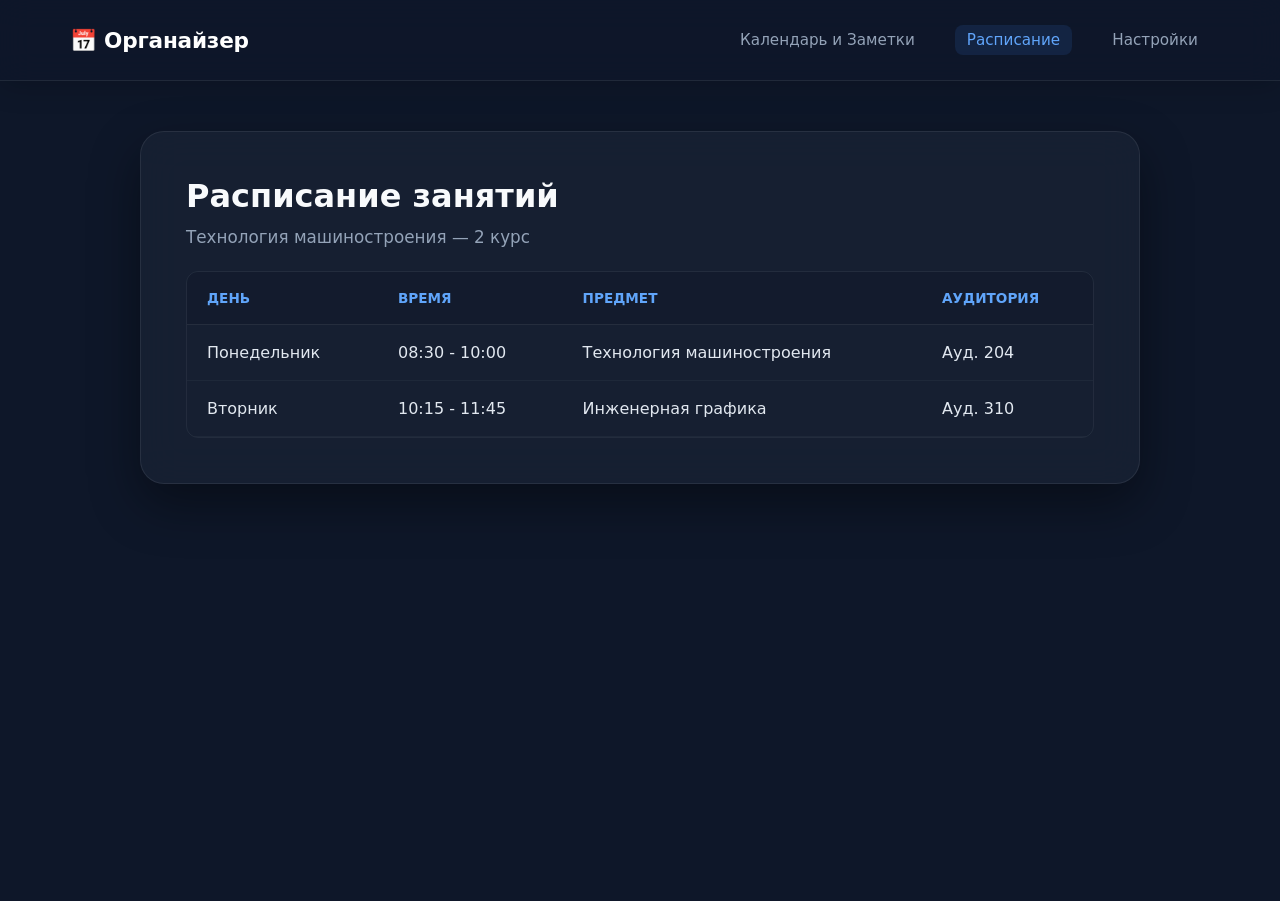
==== index.html @ b502b574 "Update index.html" ====
<!DOCTYPE html>
<html lang="ru">
<head>
    <meta charset="UTF-8">
    <meta name="viewport" content="width=device-width, initial-scale=1.0">
    <title>Расписание — Органайзер</title>
    
    <link rel="stylesheet" href="./css/variables.css">
    <link rel="stylesheet" href="./css/global.css">
    <link rel="stylesheet" href="./css/layout.css">
    <style>
        body.font-modern { font-family: system-ui, -apple-system, sans-serif; }
        body.font-neon { font-family: 'Courier New', Courier, monospace; letter-spacing: 0.5px; }
        body.font-retro { font-family: 'Lucida Console', Monaco, monospace; text-transform: uppercase; font-size: 0.9rem; }

        body.glow-enabled.glow-blue .card-glass, 
        body.glow-enabled.glow-blue .settings-card, 
        body.glow-enabled.glow-blue .calendar-widget {
            border-color: rgba(96, 165, 250, 0.5);
            box-shadow: 0 0 25px rgba(59, 130, 246, 0.35), 0 20px 50px rgba(0, 0, 0, 0.4) !important;
        }
        body.glow-enabled.glow-purple .card-glass, 
        body.glow-enabled.glow-purple .settings-card, 
        body.glow-enabled.glow-purple .calendar-widget {
            border-color: rgba(192, 132, 252, 0.5);
            box-shadow: 0 0 25px rgba(168, 85, 247, 0.35), 0 20px 50px rgba(0, 0, 0, 0.4) !important;
        }
        body.glow-enabled.glow-green .card-glass, 
        body.glow-enabled.glow-green .settings-card, 
        body.glow-enabled.glow-green .calendar-widget {
            border-color: rgba(74, 222, 128, 0.5);
            box-shadow: 0 0 25px rgba(34, 197, 94, 0.35), 0 20px 50px rgba(0, 0, 0, 0.4) !important;
        }
        body.glow-enabled.glow-pink .card-glass, 
        body.glow-enabled.glow-pink .settings-card, 
        body.glow-enabled.glow-pink .calendar-widget {
            border-color: rgba(244, 114, 182, 0.5);
            box-shadow: 0 0 25px rgba(236, 72, 153, 0.35), 0 20px 50px rgba(0, 0, 0, 0.4) !important;
        }
    </style>
</head>
<body>

    <video autoplay muted loop id="bgVideo">
        <source src="assets/background.mp4" type="video/mp4">
    </video>
    <div class="video-overlay"></div>

    <header class="site-header">
        <div class="header-container">
            <a href="calendar.html" class="logo">📅 Органайзер</a>
            <nav class="nav-menu">
                <a href="calendar.html">Календарь и Заметки</a>
                <a href="index.html" class="active">Расписание</a>
                <a href="settings.html">Настройки</a>
            </nav>
        </div>
    </header>

    <main class="site-main">
        <section class="card-glass">
            <h1>Расписание занятий</h1>
            <p class="subtitle">Технология машиностроения — 2 курс</p>
            
            <div class="table-responsive">
                <table class="shedule-table">
                    <thead>
                        <tr>
                            <th>День</th>
                            <th>Время</th>
                            <th>Предмет</th>
                            <th>Аудитория</th>
                        </tr>
                    </thead>
                    <tbody>
                        <tr>
                            <td>Понедельник</td>
                            <td>08:30 - 10:00</td>
                            <td>Технология машиностроения</td>
                            <td>Ауд. 204</td>
                        </tr>
                        <tr>
                            <td>Вторник</td>
                            <td>10:15 - 11:45</td>
                            <td>Инженерная графика</td>
                            <td>Ауд. 310</td>
                        </tr>
                    </tbody>
                </table>
            </div>
        </section>
    </main>

    <script>
        const savedFont = localStorage.getItem('appFontStyle') || 'modern';
        const savedGlow = localStorage.getItem('appGlow') === 'true';
        const savedGlowColor = localStorage.getItem('appGlowColor') || 'blue';
        const savedCustomColor = localStorage.getItem('appCustomGlowColor') || '#3b82f6';

        document.body.classList.add(`font-${savedFont}`);
        if (savedGlow && savedGlowColor !== 'none') {
            document.body.classList.add('glow-enabled');
            if (savedGlowColor === 'custom') {
                document.querySelectorAll('.card-glass, .settings-card, .calendar-widget').forEach(el => {
                    el.style.borderColor = savedCustomColor;
                    el.style.boxShadow = `0 0 25px ${savedCustomColor}66, 0 20px 50px rgba(0, 0, 0, 0.4)`;
                });
            } else {
                document.body.classList.add(`glow-${savedGlowColor}`);
            }
        }
    </script>
</body>
</html>
---- css/variables.css ----
:root {
    --bg-glass: rgba(30, 41, 59, 0.5);
    --border-glass: rgba(255, 255, 255, 0.08);
    --text-color: #f8fafc;
    --text-muted: #94a3b8;
    --accent-color: #3b82f6;
    --accent-hover: #60a5fa;
}
---- css/global.css ----
* {
    box-sizing: border-box;
    margin: 0;
    padding: 0;
}

body {
    font-family: system-ui, -apple-system, sans-serif;
    color: var(--text-color);
    background-color: #0f172a;
    min-height: 100vh;
    overflow-x: hidden;
}

/* Фоновое видео на всю страницу */
#bgVideo {
    position: fixed;
    right: 0;
    bottom: 0;
    min-width: 100%;
    min-height: 100%;
    z-index: -2;
    object-fit: cover;
}

.video-overlay {
    position: fixed;
    top: 0;
    left: 0;
    width: 100%;
    height: 100%;
    background: rgba(15, 23, 42, 0.7);
    z-index: -1;
}
---- css/layout.css ----
/* Общий контейнер */
.container {
    max-width: 1200px;
    margin: 0 auto;
    padding: 0 30px;
    width: 100%;
}

/* Шапка сайта — фиксируем выравнивание */
.site-header {
    background: rgba(15, 23, 42, 0.85);
    backdrop-filter: blur(16px);
    -webkit-backdrop-filter: blur(16px);
    border-bottom: 1px solid rgba(255, 255, 255, 0.08);
    position: sticky;
    top: 0;
    z-index: 100;
    width: 100%;
    box-shadow: 0 4px 30px rgba(0, 0, 0, 0.2);
}

.header-container {
    display: flex;
    justify-content: space-between;
    align-items: center;
    height: 80px;
    width: 100%;
    max-width: 1200px;
    margin: 0 auto;
    padding: 0 30px;
}

.logo {
    font-size: 1.35rem;
    font-weight: 700;
    color: #ffffff;
    text-decoration: none;
    letter-spacing: -0.01em;
}

.nav-menu {
    display: flex;
    gap: 28px;
}

.nav-menu a {
    color: #94a3b8;
    text-decoration: none;
    font-weight: 500;
    font-size: 0.95rem;
    transition: all 0.25s ease;
    padding: 6px 12px;
    border-radius: 8px;
}

.nav-menu a:hover {
    color: #ffffff;
    background: rgba(255, 255, 255, 0.05);
}

.nav-menu a.active {
    color: #60a5fa;
    background: rgba(59, 130, 246, 0.12);
}

/* Основной контейнер страницы */
.site-main {
    padding: 50px 20px;
    display: flex;
    flex-direction: column;
    align-items: center;
    min-height: calc(100vh - 80px);
}

/* Стеклянные карточки */
.card-glass, .settings-card {
    background: rgba(30, 41, 59, 0.5);
    backdrop-filter: blur(20px);
    -webkit-backdrop-filter: blur(20px);
    border: 1px solid rgba(255, 255, 255, 0.08);
    border-radius: 24px;
    padding: 45px;
    box-shadow: 0 20px 50px rgba(0, 0, 0, 0.4);
    width: 100%;
    max-width: 1000px;
    display: flex;
    flex-direction: column;
    gap: 24px;
}

.card-glass h1, .settings-card h1 {
    font-size: 2rem;
    font-weight: 700;
    color: #f8fafc;
}

.subtitle {
    color: #94a3b8;
    margin-top: -12px;
    font-size: 1.05rem;
}

/* Таблицы */
.table-responsive {
    width: 100%;
    overflow-x: auto;
    border-radius: 12px;
    border: 1px solid rgba(255, 255, 255, 0.06);
}

.shedule-table {
    width: 100%;
    border-collapse: collapse;
    text-align: left;
    white-space: nowrap;
}

.shedule-table th, 
.shedule-table td {
    padding: 18px 20px;
}

.shedule-table thead tr {
    background: rgba(15, 23, 42, 0.4);
    border-bottom: 1px solid rgba(255, 255, 255, 0.08);
}

.shedule-table tbody tr {
    border-bottom: 1px solid rgba(255, 255, 255, 0.04);
}

.shedule-table th {
    font-weight: 600;
    color: #60a5fa;
    font-size: 0.85rem;
    text-transform: uppercase;
}

.shedule-table td {
    color: #e2e8f0;
    font-size: 1rem;
}

/* Элементы форм, инпуты и кнопки */
.setting-item, .notes-panel {
    display: flex;
    flex-direction: column;
    gap: 10px;
    width: 100%;
}

.setting-item label, .notes-panel h3 {
    font-size: 0.95rem;
    font-weight: 500;
    color: #cbd5e1;
}

input[type="text"], textarea {
    background: rgba(15, 23, 42, 0.6);
    border: 1px solid rgba(255, 255, 255, 0.1);
    padding: 14px 16px;
    border-radius: 12px;
    color: #f8fafc;
    font-family: inherit;
    font-size: 0.95rem;
    width: 100%;
}

input[type="text"]:focus, textarea:focus {
    outline: none;
    border-color: #60a5fa;
    box-shadow: 0 0 0 3px rgba(96, 165, 250, 0.15);
}

textarea {
    min-height: 120px;
    resize: vertical;
}

input[type="file"] {
    background: rgba(15, 23, 42, 0.6);
    border: 1px solid rgba(255, 255, 255, 0.1);
    padding: 12px;
    border-radius: 12px;
    color: #94a3b8;
    width: 100%;
}

input[type="file"]::file-selector-button {
    background: linear-gradient(135deg, #3b82f6 0%, #2563eb 100%);
    color: #ffffff;
    border: none;
    padding: 8px 16px;
    border-radius: 8px;
    font-weight: 600;
    cursor: pointer;
    margin-right: 12px;
}

.btn-accent {
    background: linear-gradient(135deg, #3b82f6 0%, #2563eb 100%);
    color: #ffffff;
    border: none;
    padding: 14px 24px;
    border-radius: 12px;
    font-weight: 600;
    font-size: 0.95rem;
    cursor: pointer;
    box-shadow: 0 4px 12px rgba(37, 99, 235, 0.3);
    align-self: flex-start;
    transition: all 0.2s ease;
}

.btn-accent:hover {
    background: linear-gradient(135deg, #60a5fa 0%, #3b82f6 100%);
    transform: translateY(-2px);
}
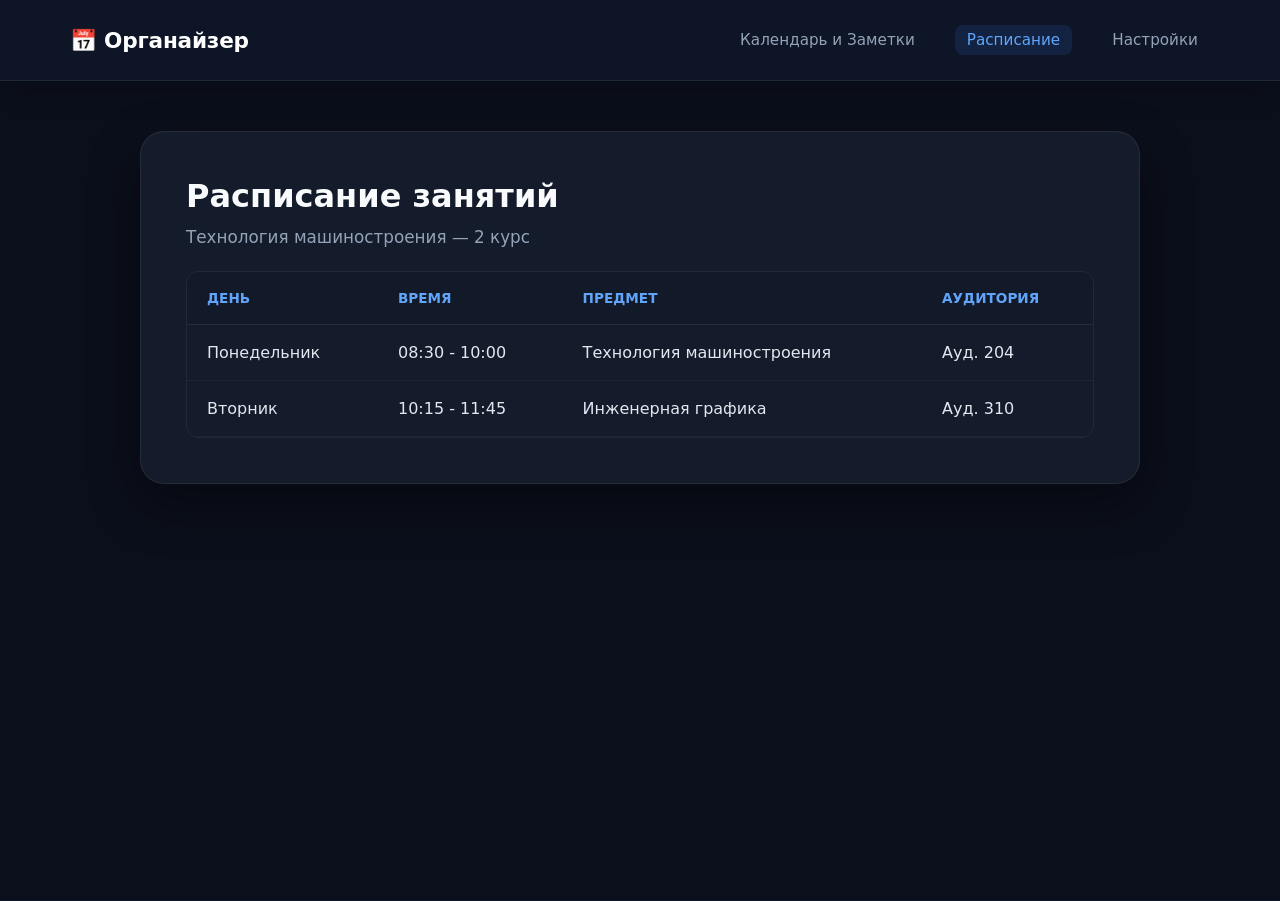
==== commit 83a829d1: "Update index.html" ====
--- a/index.html
+++ b/index.html
@@ -13,38 +13,34 @@
         body.font-neon { font-family: 'Courier New', Courier, monospace; letter-spacing: 0.5px; }
         body.font-retro { font-family: 'Lucida Console', Monaco, monospace; text-transform: uppercase; font-size: 0.9rem; }
 
-        body.glow-enabled.glow-blue .card-glass, 
-        body.glow-enabled.glow-blue .settings-card, 
-        body.glow-enabled.glow-blue .calendar-widget {
+        /* Динамическое свечение карточки расписания */
+        body.glow-enabled.glow-blue .card-glass {
             border-color: rgba(96, 165, 250, 0.5);
             box-shadow: 0 0 25px rgba(59, 130, 246, 0.35), 0 20px 50px rgba(0, 0, 0, 0.4) !important;
         }
-        body.glow-enabled.glow-purple .card-glass, 
-        body.glow-enabled.glow-purple .settings-card, 
-        body.glow-enabled.glow-purple .calendar-widget {
+        body.glow-enabled.glow-purple .card-glass {
             border-color: rgba(192, 132, 252, 0.5);
             box-shadow: 0 0 25px rgba(168, 85, 247, 0.35), 0 20px 50px rgba(0, 0, 0, 0.4) !important;
         }
-        body.glow-enabled.glow-green .card-glass, 
-        body.glow-enabled.glow-green .settings-card, 
-        body.glow-enabled.glow-green .calendar-widget {
+        body.glow-enabled.glow-green .card-glass {
             border-color: rgba(74, 222, 128, 0.5);
             box-shadow: 0 0 25px rgba(34, 197, 94, 0.35), 0 20px 50px rgba(0, 0, 0, 0.4) !important;
         }
-        body.glow-enabled.glow-pink .card-glass, 
-        body.glow-enabled.glow-pink .settings-card, 
-        body.glow-enabled.glow-pink .calendar-widget {
+        body.glow-enabled.glow-pink .card-glass {
             border-color: rgba(244, 114, 182, 0.5);
             box-shadow: 0 0 25px rgba(236, 72, 153, 0.35), 0 20px 50px rgba(0, 0, 0, 0.4) !important;
+        }
+        body.glow-enabled.glow-custom .card-glass {
+            border-color: var(--custom-glow-border, rgba(59, 130, 246, 0.5));
+            box-shadow: 0 0 25px var(--custom-glow-shadow, rgba(59, 130, 246, 0.35)), 0 20px 50px rgba(0, 0, 0, 0.4) !important;
         }
     </style>
 </head>
 <body>
 
-    <video autoplay muted loop id="bgVideo">
-        <source src="assets/background.mp4" type="video/mp4">
-    </video>
-    <div class="video-overlay"></div>
+    <!-- Динамический контейнер фона -->
+    <div id="bgContainer" style="position: fixed; inset: 0; z-index: -2; overflow: hidden;"></div>
+    <div class="video-overlay" style="position: fixed; inset: 0; z-index: -1; background: rgba(11, 15, 25, 0.85);"></div>
 
     <header class="site-header">
         <div class="header-container">
@@ -92,6 +88,7 @@
     </main>
 
     <script>
+        // Применение стилей шрифта и свечения
         const savedFont = localStorage.getItem('appFontStyle') || 'modern';
         const savedGlow = localStorage.getItem('appGlow') === 'true';
         const savedGlowColor = localStorage.getItem('appGlowColor') || 'blue';
@@ -99,16 +96,63 @@
 
         document.body.classList.add(`font-${savedFont}`);
         if (savedGlow && savedGlowColor !== 'none') {
-            document.body.classList.add('glow-enabled');
-            if (savedGlowColor === 'custom') {
-                document.querySelectorAll('.card-glass, .settings-card, .calendar-widget').forEach(el => {
-                    el.style.borderColor = savedCustomColor;
-                    el.style.boxShadow = `0 0 25px ${savedCustomColor}66, 0 20px 50px rgba(0, 0, 0, 0.4)`;
-                });
+            document.body.classList.add('glow-enabled', `glow-${savedGlowColor}`);
+        }
+
+        if (savedGlowColor === 'custom') {
+            let r = parseInt(savedCustomColor.slice(1, 3), 16) || 59;
+            let g = parseInt(savedCustomColor.slice(3, 5), 16) || 130;
+            let b = parseInt(savedCustomColor.slice(5, 7), 16) || 246;
+            document.documentElement.style.setProperty('--custom-glow-border', `rgba(${r}, ${g}, ${b}, 0.5)`);
+            document.documentElement.style.setProperty('--custom-glow-shadow', `rgba(${r}, ${g}, ${b}, 0.35)`);
+        }
+
+        // Отрисовка фона из базы данных IndexedDB
+        const bgContainer = document.getElementById('bgContainer');
+        function renderBackground(dataUrl, fileType = '') {
+            bgContainer.innerHTML = '';
+            if (dataUrl) {
+                const isVideo = fileType.startsWith('video') || (typeof dataUrl === 'string' && (dataUrl.includes('data:video') || dataUrl.endsWith('.mp4')));
+                if (isVideo) {
+                    const video = document.createElement('video');
+                    video.src = dataUrl;
+                    video.autoplay = true;
+                    video.muted = true;
+                    video.loop = true;
+                    video.style.cssText = 'width: 100%; height: 100%; object-fit: cover;';
+                    bgContainer.appendChild(video);
+                } else {
+                    const img = document.createElement('img');
+                    img.src = dataUrl;
+                    img.style.cssText = 'width: 100%; height: 100%; object-fit: cover;';
+                    bgContainer.appendChild(img);
+                }
             } else {
-                document.body.classList.add(`glow-${savedGlowColor}`);
+                const video = document.createElement('video');
+                video.src = 'assets/background.mp4';
+                video.autoplay = true;
+                video.muted = true;
+                video.loop = true;
+                video.style.cssText = 'width: 100%; height: 100%; object-fit: cover;';
+                bgContainer.appendChild(video);
             }
         }
+
+        const dbPromise = indexedDB.open('OrganizerDB', 2);
+        dbPromise.onsuccess = () => {
+            const db = dbPromise.result;
+            if (!db.objectStoreNames.contains('files')) return;
+            const tx = db.transaction('files', 'readonly');
+            const store = tx.objectStore('files');
+            const req = store.get('backgroundData');
+            req.onsuccess = () => {
+                if (req.result) {
+                    renderBackground(req.result.data, req.result.type);
+                } else {
+                    renderBackground(null);
+                }
+            };
+        };
     </script>
 </body>
 </html>
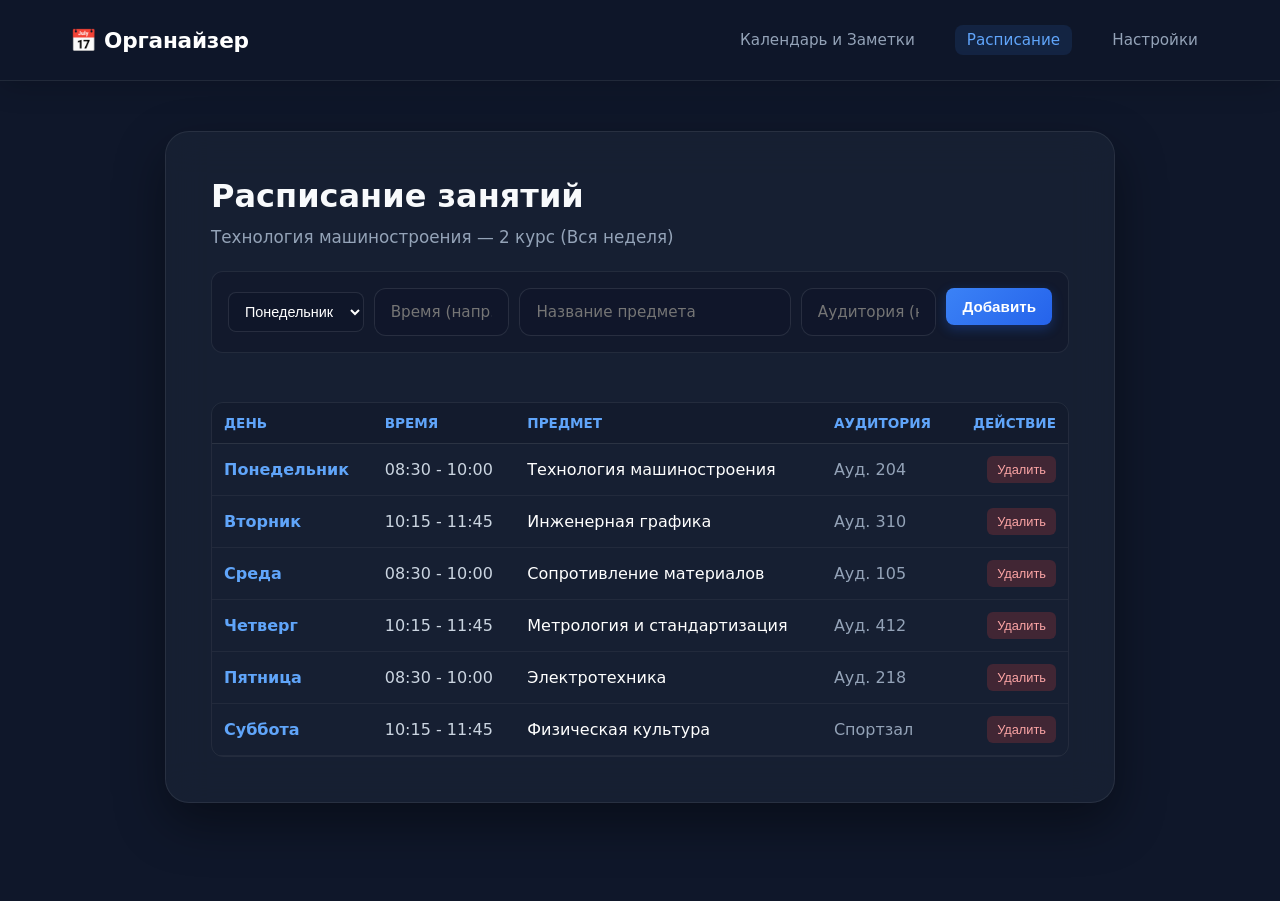
==== commit a005a806: "Update index.html" ====
--- a/index.html
+++ b/index.html
@@ -13,7 +13,6 @@
         body.font-neon { font-family: 'Courier New', Courier, monospace; letter-spacing: 0.5px; }
         body.font-retro { font-family: 'Lucida Console', Monaco, monospace; text-transform: uppercase; font-size: 0.9rem; }
 
-        /* Динамическое свечение карточки расписания */
         body.glow-enabled.glow-blue .card-glass {
             border-color: rgba(96, 165, 250, 0.5);
             box-shadow: 0 0 25px rgba(59, 130, 246, 0.35), 0 20px 50px rgba(0, 0, 0, 0.4) !important;
@@ -34,13 +33,77 @@
             border-color: var(--custom-glow-border, rgba(59, 130, 246, 0.5));
             box-shadow: 0 0 25px var(--custom-glow-shadow, rgba(59, 130, 246, 0.35)), 0 20px 50px rgba(0, 0, 0, 0.4) !important;
         }
+
+        .schedule-form {
+            display: grid;
+            grid-template-columns: 1fr 1fr 2fr 1fr auto;
+            gap: 10px;
+            margin-bottom: 25px;
+            background: rgba(15, 23, 42, 0.6);
+            padding: 16px;
+            border-radius: 12px;
+            border: 1px solid rgba(255, 255, 255, 0.08);
+            align-items: center;
+        }
+        @media(max-width: 900px) {
+            .schedule-form { grid-template-columns: 1fr; }
+        }
+        .schedule-input, .schedule-select {
+            background: rgba(15, 23, 42, 0.8);
+            border: 1px solid rgba(255, 255, 255, 0.1);
+            color: #fff;
+            padding: 10px 12px;
+            border-radius: 8px;
+            font-size: 0.9rem;
+            outline: none;
+        }
+        .schedule-input:focus, .schedule-select:focus {
+            border-color: #60a5fa;
+        }
+        .delete-btn {
+            background: rgba(239, 68, 68, 0.2);
+            color: #fca5a5;
+            border: none;
+            padding: 6px 10px;
+            border-radius: 6px;
+            cursor: pointer;
+            font-size: 0.8rem;
+            transition: background 0.2s;
+        }
+        .delete-btn:hover {
+            background: rgba(239, 68, 68, 0.4);
+        }
     </style>
+    <script>
+        const savedOpacity = localStorage.getItem('appBgOpacity') ?? '0.85';
+        const savedBlur = localStorage.getItem('appBgBlur') || '0';
+        const savedFont = localStorage.getItem('appFontStyle'] || 'modern';
+        const savedGlow = localStorage.getItem('appGlow') === 'true';
+        const savedGlowColor = localStorage.getItem('appGlowColor') || 'blue';
+        const savedCustomColor = localStorage.getItem('appCustomGlowColor') || '#3b82f6';
+
+        document.documentElement.style.setProperty('--app-opacity', savedOpacity);
+        document.documentElement.style.setProperty('--app-blur', savedBlur + 'px');
+
+        if (savedGlowColor === 'custom') {
+            let r = parseInt(savedCustomColor.slice(1, 3), 16) || 59;
+            let g = parseInt(savedCustomColor.slice(3, 5), 16) || 130;
+            let b = parseInt(savedCustomColor.slice(5, 7), 16) || 246;
+            document.documentElement.style.setProperty('--custom-glow-border', `rgba(${r}, ${g}, ${b}, 0.5)`);
+            document.documentElement.style.setProperty('--custom-glow-shadow', `rgba(${r}, ${g}, ${b}, 0.35)`);
+        }
+    </script>
 </head>
 <body>
-
-    <!-- Динамический контейнер фона -->
-    <div id="bgContainer" style="position: fixed; inset: 0; z-index: -2; overflow: hidden;"></div>
-    <div class="video-overlay" style="position: fixed; inset: 0; z-index: -1; background: rgba(11, 15, 25, 0.85);"></div>
+    <script>
+        document.body.classList.add(`font-${savedFont}`);
+        if (savedGlow && savedGlowColor !== 'none') {
+            document.body.classList.add('glow-enabled', `glow-${savedGlowColor}`);
+        }
+    </script>
+
+    <div id="bgContainer" style="position: fixed; inset: 0; z-index: -2; overflow: hidden; filter: var(--app-blur);"></div>
+    <div id="videoOverlay" style="position: fixed; inset: 0; z-index: -1; background: rgba(11, 15, 25, var(--app-opacity));"></div>
 
     <header class="site-header">
         <div class="header-container">
@@ -54,105 +117,119 @@
     </header>
 
     <main class="site-main">
-        <section class="card-glass">
+        <section class="card-glass" style="max-width: 950px;">
             <h1>Расписание занятий</h1>
-            <p class="subtitle">Технология машиностроения — 2 курс</p>
+            <p class="subtitle">Технология машиностроения — 2 курс (Вся неделя)</p>
             
+            <!-- Форма добавления предмета -->
+            <div class="schedule-form">
+                <select id="daySelect" class="schedule-select">
+                    <option value="Понедельник">Понедельник</option>
+                    <option value="Вторник">Вторник</option>
+                    <option value="Среда">Среда</option>
+                    <option value="Четверг">Четверг</option>
+                    <option value="Пятница">Пятница</option>
+                    <option value="Суббота">Суббота</option>
+                </select>
+                <input type="text" id="timeInput" class="schedule-input" placeholder="Время (напр. 08:30 - 10:00)">
+                <input type="text" id="subjectInput" class="schedule-input" placeholder="Название предмета">
+                <input type="text" id="roomInput" class="schedule-input" placeholder="Аудитория (напр. Ауд. 204)">
+                <button class="btn-accent" id="addSubjectBtn" style="padding: 10px 16px; border-radius: 8px; cursor: pointer;">Добавить</button>
+            </div>
+
             <div class="table-responsive">
-                <table class="shedule-table">
+                <table class="shedule-table" style="width: 100%; border-collapse: collapse;">
                     <thead>
-                        <tr>
-                            <th>День</th>
-                            <th>Время</th>
-                            <th>Предмет</th>
-                            <th>Аудитория</th>
+                        <tr style="border-bottom: 1px solid rgba(255,255,255,0.1); text-align: left;">
+                            <th style="padding: 12px;">День</th>
+                            <th style="padding: 12px;">Время</th>
+                            <th style="padding: 12px;">Предмет</th>
+                            <th style="padding: 12px;">Аудитория</th>
+                            <th style="padding: 12px; text-align: right;">Действие</th>
                         </tr>
                     </thead>
-                    <tbody>
-                        <tr>
-                            <td>Понедельник</td>
-                            <td>08:30 - 10:00</td>
-                            <td>Технология машиностроения</td>
-                            <td>Ауд. 204</td>
-                        </tr>
-                        <tr>
-                            <td>Вторник</td>
-                            <td>10:15 - 11:45</td>
-                            <td>Инженерная графика</td>
-                            <td>Ауд. 310</td>
-                        </tr>
+                    <tbody id="scheduleTableBody">
+                        <!-- Динамически заполняется из скрипта -->
                     </tbody>
                 </table>
             </div>
         </section>
     </main>
 
+    <script src="./js/app-background.js"></script>
     <script>
-        // Применение стилей шрифта и свечения
-        const savedFont = localStorage.getItem('appFontStyle') || 'modern';
-        const savedGlow = localStorage.getItem('appGlow') === 'true';
-        const savedGlowColor = localStorage.getItem('appGlowColor') || 'blue';
-        const savedCustomColor = localStorage.getItem('appCustomGlowColor') || '#3b82f6';
-
-        document.body.classList.add(`font-${savedFont}`);
-        if (savedGlow && savedGlowColor !== 'none') {
-            document.body.classList.add('glow-enabled', `glow-${savedGlowColor}`);
-        }
-
-        if (savedGlowColor === 'custom') {
-            let r = parseInt(savedCustomColor.slice(1, 3), 16) || 59;
-            let g = parseInt(savedCustomColor.slice(3, 5), 16) || 130;
-            let b = parseInt(savedCustomColor.slice(5, 7), 16) || 246;
-            document.documentElement.style.setProperty('--custom-glow-border', `rgba(${r}, ${g}, ${b}, 0.5)`);
-            document.documentElement.style.setProperty('--custom-glow-shadow', `rgba(${r}, ${g}, ${b}, 0.35)`);
-        }
-
-        // Отрисовка фона из базы данных IndexedDB
-        const bgContainer = document.getElementById('bgContainer');
-        function renderBackground(dataUrl, fileType = '') {
-            bgContainer.innerHTML = '';
-            if (dataUrl) {
-                const isVideo = fileType.startsWith('video') || (typeof dataUrl === 'string' && (dataUrl.includes('data:video') || dataUrl.endsWith('.mp4')));
-                if (isVideo) {
-                    const video = document.createElement('video');
-                    video.src = dataUrl;
-                    video.autoplay = true;
-                    video.muted = true;
-                    video.loop = true;
-                    video.style.cssText = 'width: 100%; height: 100%; object-fit: cover;';
-                    bgContainer.appendChild(video);
-                } else {
-                    const img = document.createElement('img');
-                    img.src = dataUrl;
-                    img.style.cssText = 'width: 100%; height: 100%; object-fit: cover;';
-                    bgContainer.appendChild(img);
-                }
-            } else {
-                const video = document.createElement('video');
-                video.src = 'assets/background.mp4';
-                video.autoplay = true;
-                video.muted = true;
-                video.loop = true;
-                video.style.cssText = 'width: 100%; height: 100%; object-fit: cover;';
-                bgContainer.appendChild(video);
+        // Стандартное расписание по умолчанию, если ничего не добавлено
+        const defaultSchedule = [
+            { day: "Понедельник", time: "08:30 - 10:00", subject: "Технология машиностроения", room: "Ауд. 204" },
+            { day: "Вторник", time: "10:15 - 11:45", subject: "Инженерная графика", room: "Ауд. 310" },
+            { day: "Среда", time: "08:30 - 10:00", subject: "Сопротивление материалов", room: "Ауд. 105" },
+            { day: "Четверг", time: "10:15 - 11:45", subject: "Метрология и стандартизация", room: "Ауд. 412" },
+            { day: "Пятница", time: "08:30 - 10:00", subject: "Электротехника", room: "Ауд. 218" },
+            { day: "Суббота", time: "10:15 - 11:45", subject: "Физическая культура", room: "Спортзал" }
+        ];
+
+        let scheduleData = JSON.parse(localStorage.getItem('userScheduleData')) || defaultSchedule;
+
+        const scheduleTableBody = document.getElementById('scheduleTableBody');
+        const daySelect = document.getElementById('daySelect');
+        const timeInput = document.getElementById('timeInput');
+        const subjectInput = document.getElementById('subjectInput');
+        const roomInput = document.getElementById('roomInput');
+        const addSubjectBtn = document.getElementById('addSubjectBtn');
+
+        function renderSchedule() {
+            scheduleTableBody.innerHTML = '';
+            
+            if (scheduleData.length === 0) {
+                scheduleTableBody.innerHTML = `<tr><td colspan="5" style="text-align: center; padding: 20px; color: #94a3b8;">Расписание пусто. Добавьте первый предмет выше!</td></tr>`;
+                return;
             }
-        }
-
-        const dbPromise = indexedDB.open('OrganizerDB', 2);
-        dbPromise.onsuccess = () => {
-            const db = dbPromise.result;
-            if (!db.objectStoreNames.contains('files')) return;
-            const tx = db.transaction('files', 'readonly');
-            const store = tx.objectStore('files');
-            const req = store.get('backgroundData');
-            req.onsuccess = () => {
-                if (req.result) {
-                    renderBackground(req.result.data, req.result.type);
-                } else {
-                    renderBackground(null);
-                }
-            };
-        };
+
+            scheduleData.forEach((item, index) => {
+                const tr = document.createElement('tr');
+                tr.style.borderBottom = "1px solid rgba(255,255,255,0.05)";
+                tr.innerHTML = `
+                    <td style="padding: 12px; font-weight: 600; color: #60a5fa;">${item.day}</td>
+                    <td style="padding: 12px; color: #cbd5e1;">${item.time}</td>
+                    <td style="padding: 12px; color: #fff;">${item.subject}</td>
+                    <td style="padding: 12px; color: #94a3b8;">${item.room}</td>
+                    <td style="padding: 12px; text-align: right;">
+                        <button class="delete-btn" onclick="deleteSubject(${index})">Удалить</button>
+                    </td>
+                `;
+                scheduleTableBody.appendChild(tr);
+            });
+        }
+
+        window.deleteSubject = function(index) {
+            scheduleData.splice(index, 1);
+            localStorage.setItem('userScheduleData', JSON.stringify(scheduleData));
+            renderSchedule();
+        }
+
+        addSubjectBtn.addEventListener('click', () => {
+            const day = daySelect.value;
+            const time = timeInput.value.trim();
+            const subject = subjectInput.value.trim();
+            const room = roomInput.value.trim();
+
+            if (!time || !subject) {
+                alert('Пожалуйста, заполните время и название предмета!');
+                return;
+            }
+
+            scheduleData.push({ day, time, subject, room: room || 'Не указана' });
+            localStorage.setItem('userScheduleData', JSON.stringify(scheduleData));
+            
+            renderSchedule();
+
+            // Очищаем поля ввода (кроме дня)
+            timeInput.value = '';
+            subjectInput.value = '';
+            roomInput.value = '';
+        });
+
+        renderSchedule();
     </script>
 </body>
 </html>
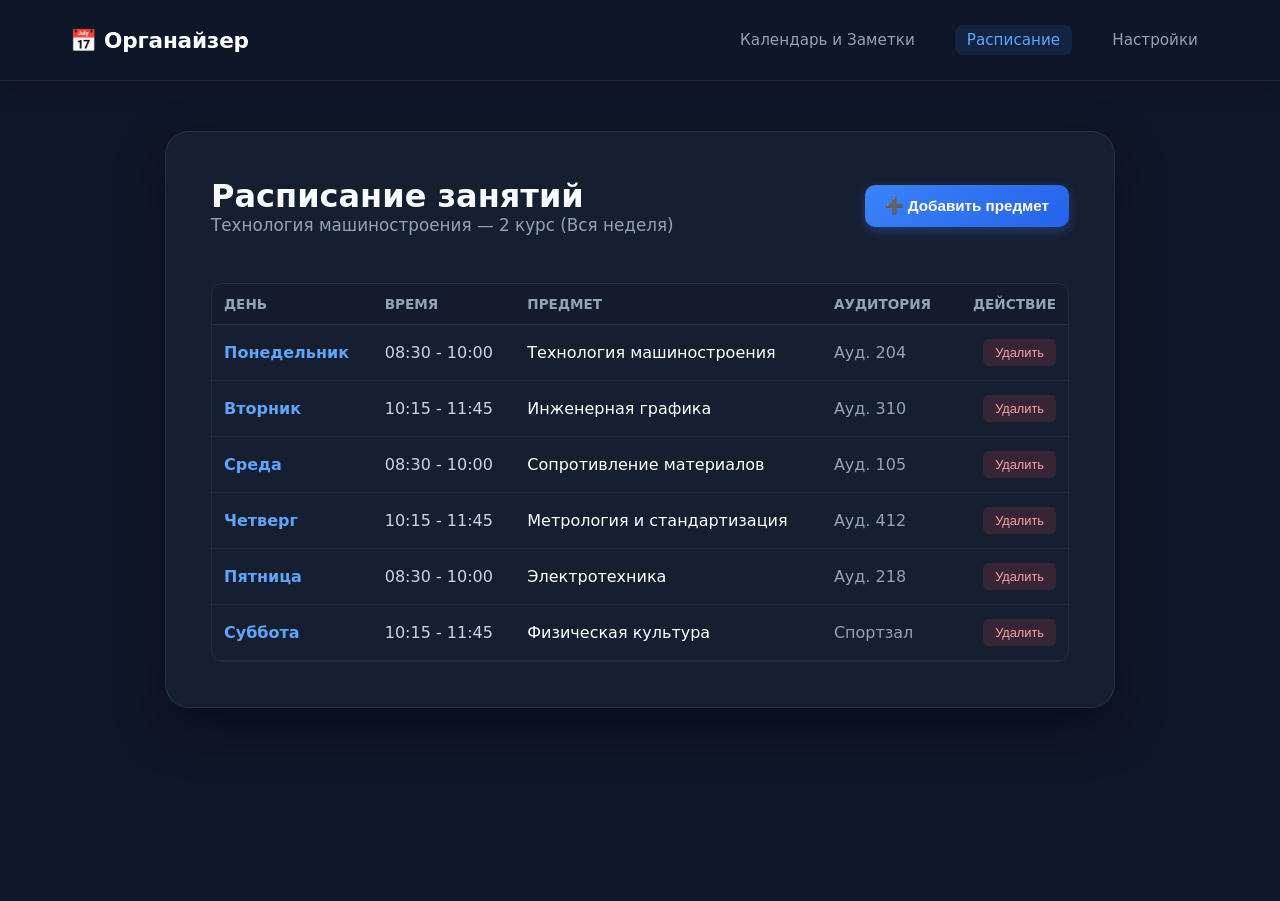
==== commit 18a1f086: "Update index.html" ====
--- a/index.html
+++ b/index.html
@@ -34,51 +34,135 @@
             box-shadow: 0 0 25px var(--custom-glow-shadow, rgba(59, 130, 246, 0.35)), 0 20px 50px rgba(0, 0, 0, 0.4) !important;
         }
 
-        .schedule-form {
-            display: grid;
-            grid-template-columns: 1fr 1fr 2fr 1fr auto;
-            gap: 10px;
-            margin-bottom: 25px;
-            background: rgba(15, 23, 42, 0.6);
-            padding: 16px;
-            border-radius: 12px;
-            border: 1px solid rgba(255, 255, 255, 0.08);
+        .schedule-header-row {
+            display: flex;
+            justify-content: space-between;
             align-items: center;
-        }
-        @media(max-width: 900px) {
-            .schedule-form { grid-template-columns: 1fr; }
-        }
-        .schedule-input, .schedule-select {
-            background: rgba(15, 23, 42, 0.8);
+            margin-bottom: 24px;
+        }
+        .add-subject-btn {
+            background: linear-gradient(135deg, #3b82f6, #2563eb);
+            color: #fff;
+            border: none;
+            padding: 12px 20px;
+            border-radius: 10px;
+            cursor: pointer;
+            font-size: 0.95rem;
+            font-weight: 600;
+            display: flex;
+            align-items: center;
+            gap: 8px;
+            box-shadow: 0 4px 12px rgba(59, 130, 246, 0.3);
+            transition: all 0.2s;
+        }
+        .add-subject-btn:hover {
+            transform: translateY(-1px);
+            box-shadow: 0 6px 16px rgba(59, 130, 246, 0.4);
+        }
+
+        /* Модальное окно */
+        .modal-overlay {
+            position: fixed;
+            inset: 0;
+            background: rgba(11, 15, 25, 0.75);
+            backdrop-filter: blur(8px);
+            display: none;
+            align-items: center;
+            justify-content: center;
+            z-index: 100;
+            opacity: 0;
+            transition: opacity 0.2s ease;
+        }
+        .modal-overlay.active {
+            display: flex;
+            opacity: 1;
+        }
+        .modal-card {
+            background: rgba(15, 23, 42, 0.85);
+            border: 1px solid rgba(255, 255, 255, 0.12);
+            padding: 30px;
+            border-radius: 16px;
+            width: 100%;
+            max-width: 450px;
+            box-shadow: 0 20px 50px rgba(0, 0, 0, 0.6);
+            transform: scale(0.95);
+            transition: transform 0.2s ease;
+        }
+        .modal-overlay.active .modal-card {
+            transform: scale(1);
+        }
+        .modal-title {
+            font-size: 1.3rem;
+            color: #fff;
+            margin-bottom: 20px;
+        }
+        .modal-field {
+            margin-bottom: 15px;
+        }
+        .modal-field label {
+            display: block;
+            font-size: 0.85rem;
+            color: #94a3b8;
+            margin-bottom: 6px;
+        }
+        .modal-input, .modal-select {
+            width: 100%;
+            background: rgba(15, 23, 42, 0.9);
             border: 1px solid rgba(255, 255, 255, 0.1);
             color: #fff;
-            padding: 10px 12px;
+            padding: 12px;
             border-radius: 8px;
-            font-size: 0.9rem;
+            font-size: 0.95rem;
             outline: none;
         }
-        .schedule-input:focus, .schedule-select:focus {
+        .modal-input:focus, .modal-select:focus {
             border-color: #60a5fa;
         }
+        .modal-actions {
+            display: flex;
+            gap: 10px;
+            margin-top: 25px;
+        }
+        .modal-btn-save {
+            flex: 1;
+            background: #3b82f6;
+            color: #fff;
+            border: none;
+            padding: 12px;
+            border-radius: 8px;
+            font-weight: 600;
+            cursor: pointer;
+        }
+        .modal-btn-cancel {
+            flex: 1;
+            background: rgba(255, 255, 255, 0.05);
+            color: #cbd5e1;
+            border: 1px solid rgba(255, 255, 255, 0.1);
+            padding: 12px;
+            border-radius: 8px;
+            font-weight: 600;
+            cursor: pointer;
+        }
+
         .delete-btn {
-            background: rgba(239, 68, 68, 0.2);
+            background: rgba(239, 68, 68, 0.15);
             color: #fca5a5;
             border: none;
-            padding: 6px 10px;
+            padding: 6px 12px;
             border-radius: 6px;
             cursor: pointer;
             font-size: 0.8rem;
             transition: background 0.2s;
         }
         .delete-btn:hover {
-            background: rgba(239, 68, 68, 0.4);
+            background: rgba(239, 68, 68, 0.3);
         }
     </style>
     <script>
         const savedOpacity = localStorage.getItem('appBgOpacity') ?? '0.85';
         const savedBlur = localStorage.getItem('appBgBlur') || '0';
-        const savedFont = localStorage.getItem('appFontStyle'] || 'modern';
-        const savedGlow = localStorage.getItem('appGlow') === 'true';
+        const savedFont = localStorage.getItem('appFontStyle') || 'modern';
+        const savedGlow = localStorage.getItem('appGlow'] === 'true';
         const savedGlowColor = localStorage.getItem('appGlowColor') || 'blue';
         const savedCustomColor = localStorage.getItem('appCustomGlowColor') || '#3b82f6';
 
@@ -118,12 +202,41 @@
 
     <main class="site-main">
         <section class="card-glass" style="max-width: 950px;">
-            <h1>Расписание занятий</h1>
-            <p class="subtitle">Технология машиностроения — 2 курс (Вся неделя)</p>
+            <div class="schedule-header-row">
+                <div>
+                    <h1>Расписание занятий</h1>
+                    <p class="subtitle" style="margin: 0;">Технология машиностроения — 2 курс (Вся неделя)</p>
+                </div>
+                <button class="add-subject-btn" id="openModalBtn">➕ Добавить предмет</button>
+            </div>
             
-            <!-- Форма добавления предмета -->
-            <div class="schedule-form">
-                <select id="daySelect" class="schedule-select">
+            <div class="table-responsive">
+                <table class="shedule-table" style="width: 100%; border-collapse: collapse;">
+                    <thead>
+                        <tr style="border-bottom: 1px solid rgba(255,255,255,0.1); text-align: left;">
+                            <th style="padding: 12px; color: #94a3b8;">ДЕНЬ</th>
+                            <th style="padding: 12px; color: #94a3b8;">ВРЕМЯ</th>
+                            <th style="padding: 12px; color: #94a3b8;">ПРЕДМЕТ</th>
+                            <th style="padding: 12px; color: #94a3b8;">АУДИТОРИЯ</th>
+                            <th style="padding: 12px; color: #94a3b8; text-align: right;">ДЕЙСТВИЕ</th>
+                        </tr>
+                    </thead>
+                    <tbody id="scheduleTableBody">
+                        <!-- Динамически заполняется -->
+                    </tbody>
+                </table>
+            </div>
+        </section>
+    </main>
+
+    <!-- Модальное окно добавления предмета -->
+    <div class="modal-overlay" id="subjectModal">
+        <div class="modal-card">
+            <h3 class="modal-title">Добавить новую пару</h3>
+            
+            <div class="modal-field">
+                <label>День недели:</label>
+                <select id="modalDay" class="modal-select">
                     <option value="Понедельник">Понедельник</option>
                     <option value="Вторник">Вторник</option>
                     <option value="Среда">Среда</option>
@@ -131,34 +244,32 @@
                     <option value="Пятница">Пятница</option>
                     <option value="Суббота">Суббота</option>
                 </select>
-                <input type="text" id="timeInput" class="schedule-input" placeholder="Время (напр. 08:30 - 10:00)">
-                <input type="text" id="subjectInput" class="schedule-input" placeholder="Название предмета">
-                <input type="text" id="roomInput" class="schedule-input" placeholder="Аудитория (напр. Ауд. 204)">
-                <button class="btn-accent" id="addSubjectBtn" style="padding: 10px 16px; border-radius: 8px; cursor: pointer;">Добавить</button>
-            </div>
-
-            <div class="table-responsive">
-                <table class="shedule-table" style="width: 100%; border-collapse: collapse;">
-                    <thead>
-                        <tr style="border-bottom: 1px solid rgba(255,255,255,0.1); text-align: left;">
-                            <th style="padding: 12px;">День</th>
-                            <th style="padding: 12px;">Время</th>
-                            <th style="padding: 12px;">Предмет</th>
-                            <th style="padding: 12px;">Аудитория</th>
-                            <th style="padding: 12px; text-align: right;">Действие</th>
-                        </tr>
-                    </thead>
-                    <tbody id="scheduleTableBody">
-                        <!-- Динамически заполняется из скрипта -->
-                    </tbody>
-                </table>
-            </div>
-        </section>
-    </main>
+            </div>
+
+            <div class="modal-field">
+                <label>Время проведения:</label>
+                <input type="text" id="modalTime" class="modal-input" placeholder="Напр. 08:30 - 10:00">
+            </div>
+
+            <div class="modal-field">
+                <label>Название предмета:</label>
+                <input type="text" id="modalSubject" class="modal-input" placeholder="Напр. Технология машиностроения">
+            </div>
+
+            <div class="modal-field">
+                <label>Аудитория:</label>
+                <input type="text" id="modalRoom" class="modal-input" placeholder="Напр. Ауд. 204">
+            </div>
+
+            <div class="modal-actions">
+                <button class="modal-btn-cancel" id="closeModalBtn">Отмена</button>
+                <button class="modal-btn-save" id="saveSubjectBtn">Добавить в расписание</button>
+            </div>
+        </div>
+    </div>
 
     <script src="./js/app-background.js"></script>
     <script>
-        // Стандартное расписание по умолчанию, если ничего не добавлено
         const defaultSchedule = [
             { day: "Понедельник", time: "08:30 - 10:00", subject: "Технология машиностроения", room: "Ауд. 204" },
             { day: "Вторник", time: "10:15 - 11:45", subject: "Инженерная графика", room: "Ауд. 310" },
@@ -171,17 +282,28 @@
         let scheduleData = JSON.parse(localStorage.getItem('userScheduleData')) || defaultSchedule;
 
         const scheduleTableBody = document.getElementById('scheduleTableBody');
-        const daySelect = document.getElementById('daySelect');
-        const timeInput = document.getElementById('timeInput');
-        const subjectInput = document.getElementById('subjectInput');
-        const roomInput = document.getElementById('roomInput');
-        const addSubjectBtn = document.getElementById('addSubjectBtn');
+        const subjectModal = document.getElementById('subjectModal');
+        const openModalBtn = document.getElementById('openModalBtn');
+        const closeModalBtn = document.getElementById('closeModalBtn');
+        const saveSubjectBtn = document.getElementById('saveSubjectBtn');
+
+        const modalDay = document.getElementById('modalDay');
+        const modalTime = document.getElementById('modalTime');
+        const modalSubject = document.getElementById('modalSubject');
+        const modalRoom = document.getElementById('modalRoom');
+
+        openModalBtn.addEventListener('click', () => subjectModal.classList.add('active'));
+        closeModalBtn.addEventListener('click', () => subjectModal.classList.remove('active'));
+        
+        subjectModal.addEventListener('click', (e) => {
+            if (e.target === subjectModal) subjectModal.classList.remove('active');
+        });
 
         function renderSchedule() {
             scheduleTableBody.innerHTML = '';
             
             if (scheduleData.length === 0) {
-                scheduleTableBody.innerHTML = `<tr><td colspan="5" style="text-align: center; padding: 20px; color: #94a3b8;">Расписание пусто. Добавьте первый предмет выше!</td></tr>`;
+                scheduleTableBody.innerHTML = `<tr><td colspan="5" style="text-align: center; padding: 25px; color: #94a3b8;">Расписание пусто. Нажмите кнопку добавления выше!</td></tr>`;
                 return;
             }
 
@@ -189,11 +311,11 @@
                 const tr = document.createElement('tr');
                 tr.style.borderBottom = "1px solid rgba(255,255,255,0.05)";
                 tr.innerHTML = `
-                    <td style="padding: 12px; font-weight: 600; color: #60a5fa;">${item.day}</td>
-                    <td style="padding: 12px; color: #cbd5e1;">${item.time}</td>
-                    <td style="padding: 12px; color: #fff;">${item.subject}</td>
-                    <td style="padding: 12px; color: #94a3b8;">${item.room}</td>
-                    <td style="padding: 12px; text-align: right;">
+                    <td style="padding: 14px 12px; font-weight: 600; color: #60a5fa;">${item.day}</td>
+                    <td style="padding: 14px 12px; color: #cbd5e1;">${item.time}</td>
+                    <td style="padding: 14px 12px; color: #fff;">${item.subject}</td>
+                    <td style="padding: 14px 12px; color: #94a3b8;">${item.room}</td>
+                    <td style="padding: 14px 12px; text-align: right;">
                         <button class="delete-btn" onclick="deleteSubject(${index})">Удалить</button>
                     </td>
                 `;
@@ -207,14 +329,14 @@
             renderSchedule();
         }
 
-        addSubjectBtn.addEventListener('click', () => {
-            const day = daySelect.value;
-            const time = timeInput.value.trim();
-            const subject = subjectInput.value.trim();
-            const room = roomInput.value.trim();
+        saveSubjectBtn.addEventListener('click', () => {
+            const day = modalDay.value;
+            const time = modalTime.value.trim();
+            const subject = modalSubject.value.trim();
+            const room = modalRoom.value.trim();
 
             if (!time || !subject) {
-                alert('Пожалуйста, заполните время и название предмета!');
+                alert('Пожалуйста, укажите время и название предмета!');
                 return;
             }
 
@@ -222,11 +344,12 @@
             localStorage.setItem('userScheduleData', JSON.stringify(scheduleData));
             
             renderSchedule();
-
-            // Очищаем поля ввода (кроме дня)
-            timeInput.value = '';
-            subjectInput.value = '';
-            roomInput.value = '';
+            subjectModal.classList.remove('active');
+
+            // Очищаем поля
+            modalTime.value = '';
+            modalSubject.value = '';
+            modalRoom.value = '';
         });
 
         renderSchedule();
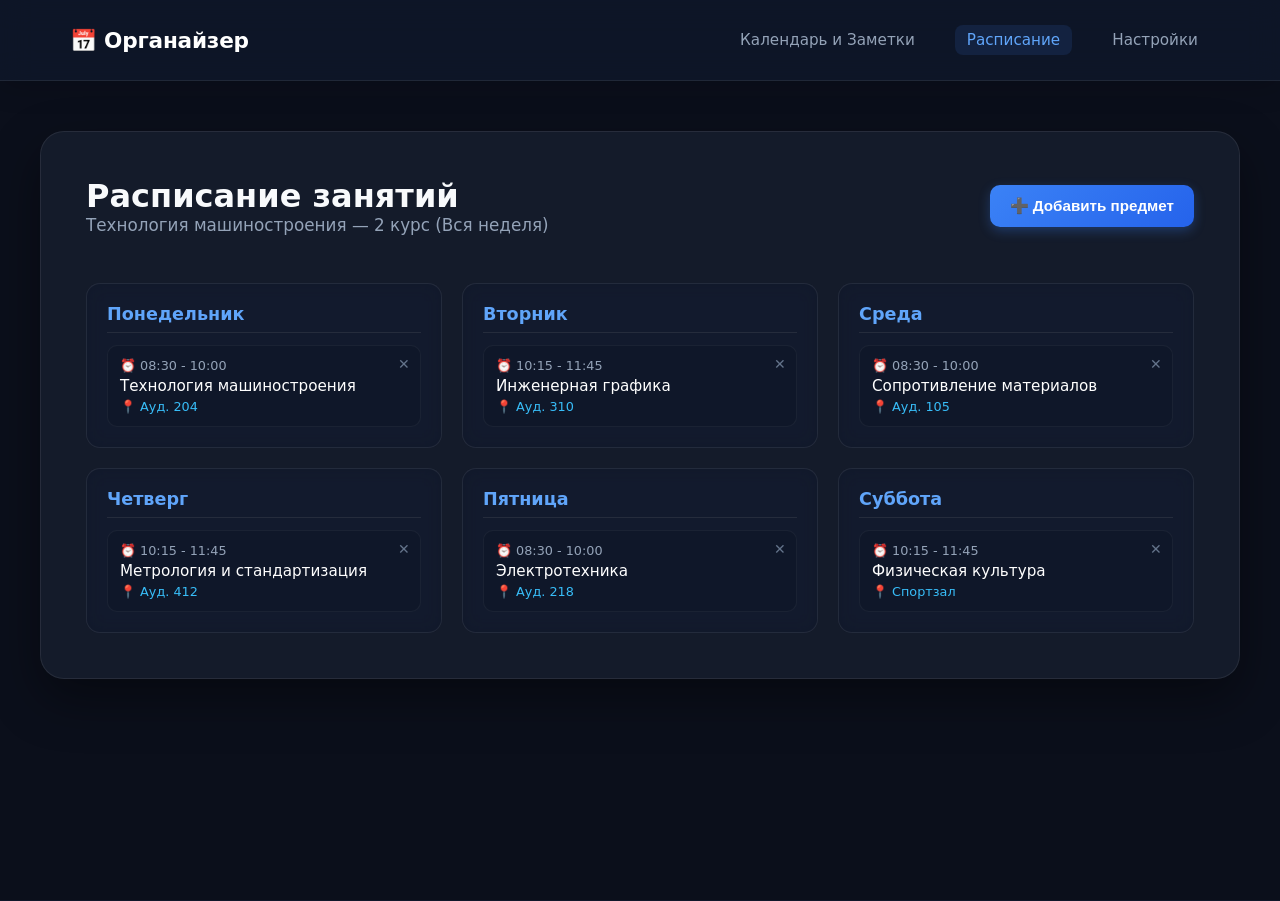
==== commit d9843d27: "Update index.html" ====
--- a/index.html
+++ b/index.html
@@ -13,23 +13,28 @@
         body.font-neon { font-family: 'Courier New', Courier, monospace; letter-spacing: 0.5px; }
         body.font-retro { font-family: 'Lucida Console', Monaco, monospace; text-transform: uppercase; font-size: 0.9rem; }
 
-        body.glow-enabled.glow-blue .card-glass {
+        body.glow-enabled.glow-blue .card-glass,
+        body.glow-enabled.glow-blue .schedule-day-card {
             border-color: rgba(96, 165, 250, 0.5);
             box-shadow: 0 0 25px rgba(59, 130, 246, 0.35), 0 20px 50px rgba(0, 0, 0, 0.4) !important;
         }
-        body.glow-enabled.glow-purple .card-glass {
+        body.glow-enabled.glow-purple .card-glass,
+        body.glow-enabled.glow-purple .schedule-day-card {
             border-color: rgba(192, 132, 252, 0.5);
             box-shadow: 0 0 25px rgba(168, 85, 247, 0.35), 0 20px 50px rgba(0, 0, 0, 0.4) !important;
         }
-        body.glow-enabled.glow-green .card-glass {
+        body.glow-enabled.glow-green .card-glass,
+        body.glow-enabled.glow-green .schedule-day-card {
             border-color: rgba(74, 222, 128, 0.5);
             box-shadow: 0 0 25px rgba(34, 197, 94, 0.35), 0 20px 50px rgba(0, 0, 0, 0.4) !important;
         }
-        body.glow-enabled.glow-pink .card-glass {
+        body.glow-enabled.glow-pink .card-glass,
+        body.glow-enabled.glow-pink .schedule-day-card {
             border-color: rgba(244, 114, 182, 0.5);
             box-shadow: 0 0 25px rgba(236, 72, 153, 0.35), 0 20px 50px rgba(0, 0, 0, 0.4) !important;
         }
-        body.glow-enabled.glow-custom .card-glass {
+        body.glow-enabled.glow-custom .card-glass,
+        body.glow-enabled.glow-custom .schedule-day-card {
             border-color: var(--custom-glow-border, rgba(59, 130, 246, 0.5));
             box-shadow: 0 0 25px var(--custom-glow-shadow, rgba(59, 130, 246, 0.35)), 0 20px 50px rgba(0, 0, 0, 0.4) !important;
         }
@@ -58,6 +63,77 @@
         .add-subject-btn:hover {
             transform: translateY(-1px);
             box-shadow: 0 6px 16px rgba(59, 130, 246, 0.4);
+        }
+
+        /* Сетка карточек по дням в строчку */
+        .schedule-grid {
+            display: grid;
+            grid-template-columns: repeat(auto-fit, minmax(280px, 1fr));
+            gap: 20px;
+        }
+        .schedule-day-card {
+            background: rgba(15, 23, 42, 0.55);
+            border: 1px solid rgba(255, 255, 255, 0.08);
+            border-radius: 14px;
+            padding: 20px;
+            backdrop-filter: blur(10px);
+            display: flex;
+            flex-direction: column;
+            gap: 12px;
+        }
+        .day-title {
+            font-size: 1.1rem;
+            font-weight: 600;
+            color: #60a5fa;
+            border-bottom: 1px solid rgba(255, 255, 255, 0.08);
+            padding-bottom: 8px;
+            display: flex;
+            justify-content: space-between;
+            align-items: center;
+        }
+        .lesson-item {
+            background: rgba(15, 23, 42, 0.75);
+            border: 1px solid rgba(255, 255, 255, 0.05);
+            padding: 12px;
+            border-radius: 10px;
+            display: flex;
+            flex-direction: column;
+            gap: 4px;
+            position: relative;
+        }
+        .lesson-time {
+            font-size: 0.8rem;
+            color: #94a3b8;
+        }
+        .lesson-name {
+            font-size: 0.95rem;
+            color: #fff;
+            font-weight: 500;
+        }
+        .lesson-room {
+            font-size: 0.8rem;
+            color: #38bdf8;
+        }
+        .lesson-delete-btn {
+            position: absolute;
+            top: 10px;
+            right: 10px;
+            background: none;
+            border: none;
+            color: #64748b;
+            cursor: pointer;
+            font-size: 0.85rem;
+            transition: color 0.2s;
+        }
+        .lesson-delete-btn:hover {
+            color: #ef4444;
+        }
+        .no-lessons {
+            font-size: 0.85rem;
+            color: #64748b;
+            font-style: italic;
+            text-align: center;
+            padding: 10px 0;
         }
 
         /* Модальное окно */
@@ -143,26 +219,12 @@
             font-weight: 600;
             cursor: pointer;
         }
-
-        .delete-btn {
-            background: rgba(239, 68, 68, 0.15);
-            color: #fca5a5;
-            border: none;
-            padding: 6px 12px;
-            border-radius: 6px;
-            cursor: pointer;
-            font-size: 0.8rem;
-            transition: background 0.2s;
-        }
-        .delete-btn:hover {
-            background: rgba(239, 68, 68, 0.3);
-        }
     </style>
     <script>
         const savedOpacity = localStorage.getItem('appBgOpacity') ?? '0.85';
         const savedBlur = localStorage.getItem('appBgBlur') || '0';
         const savedFont = localStorage.getItem('appFontStyle') || 'modern';
-        const savedGlow = localStorage.getItem('appGlow'] === 'true';
+        const savedGlow = localStorage.getItem('appGlow') === 'true';
         const savedGlowColor = localStorage.getItem('appGlowColor') || 'blue';
         const savedCustomColor = localStorage.getItem('appCustomGlowColor') || '#3b82f6';
 
@@ -201,7 +263,7 @@
     </header>
 
     <main class="site-main">
-        <section class="card-glass" style="max-width: 950px;">
+        <section class="card-glass" style="max-width: 1200px;">
             <div class="schedule-header-row">
                 <div>
                     <h1>Расписание занятий</h1>
@@ -210,21 +272,9 @@
                 <button class="add-subject-btn" id="openModalBtn">➕ Добавить предмет</button>
             </div>
             
-            <div class="table-responsive">
-                <table class="shedule-table" style="width: 100%; border-collapse: collapse;">
-                    <thead>
-                        <tr style="border-bottom: 1px solid rgba(255,255,255,0.1); text-align: left;">
-                            <th style="padding: 12px; color: #94a3b8;">ДЕНЬ</th>
-                            <th style="padding: 12px; color: #94a3b8;">ВРЕМЯ</th>
-                            <th style="padding: 12px; color: #94a3b8;">ПРЕДМЕТ</th>
-                            <th style="padding: 12px; color: #94a3b8;">АУДИТОРИЯ</th>
-                            <th style="padding: 12px; color: #94a3b8; text-align: right;">ДЕЙСТВИЕ</th>
-                        </tr>
-                    </thead>
-                    <tbody id="scheduleTableBody">
-                        <!-- Динамически заполняется -->
-                    </tbody>
-                </table>
+            <!-- Контейнер сетки дней недели в строчку -->
+            <div class="schedule-grid" id="scheduleGridContainer">
+                <!-- Карточки дней генерируются динамически -->
             </div>
         </section>
     </main>
@@ -263,7 +313,7 @@
 
             <div class="modal-actions">
                 <button class="modal-btn-cancel" id="closeModalBtn">Отмена</button>
-                <button class="modal-btn-save" id="saveSubjectBtn">Добавить в расписание</button>
+                <button class="modal-btn-save" id="saveSubjectBtn">Добавить</button>
             </div>
         </div>
     </div>
@@ -281,7 +331,7 @@
 
         let scheduleData = JSON.parse(localStorage.getItem('userScheduleData')) || defaultSchedule;
 
-        const scheduleTableBody = document.getElementById('scheduleTableBody');
+        const scheduleGridContainer = document.getElementById('scheduleGridContainer');
         const subjectModal = document.getElementById('subjectModal');
         const openModalBtn = document.getElementById('openModalBtn');
         const closeModalBtn = document.getElementById('closeModalBtn');
@@ -299,27 +349,46 @@
             if (e.target === subjectModal) subjectModal.classList.remove('active');
         });
 
+        const daysOfWeek = ["Понедельник", "Вторник", "Среда", "Четверг", "Пятница", "Суббота"];
+
         function renderSchedule() {
-            scheduleTableBody.innerHTML = '';
-            
-            if (scheduleData.length === 0) {
-                scheduleTableBody.innerHTML = `<tr><td colspan="5" style="text-align: center; padding: 25px; color: #94a3b8;">Расписание пусто. Нажмите кнопку добавления выше!</td></tr>`;
-                return;
-            }
-
-            scheduleData.forEach((item, index) => {
-                const tr = document.createElement('tr');
-                tr.style.borderBottom = "1px solid rgba(255,255,255,0.05)";
-                tr.innerHTML = `
-                    <td style="padding: 14px 12px; font-weight: 600; color: #60a5fa;">${item.day}</td>
-                    <td style="padding: 14px 12px; color: #cbd5e1;">${item.time}</td>
-                    <td style="padding: 14px 12px; color: #fff;">${item.subject}</td>
-                    <td style="padding: 14px 12px; color: #94a3b8;">${item.room}</td>
-                    <td style="padding: 14px 12px; text-align: right;">
-                        <button class="delete-btn" onclick="deleteSubject(${index})">Удалить</button>
-                    </td>
-                `;
-                scheduleTableBody.appendChild(tr);
+            scheduleGridContainer.innerHTML = '';
+
+            daysOfWeek.forEach(dayName => {
+                const card = document.createElement('div');
+                card.className = 'schedule-day-card';
+
+                const dayHeader = document.createElement('div');
+                dayHeader.className = 'day-title';
+                dayHeader.innerHTML = `<span>${dayName}</span>`;
+                card.appendChild(dayHeader);
+
+                // Фильтруем предметы для текущего дня
+                const dayLessons = scheduleData.filter(item => item.day === dayName);
+
+                if (dayLessons.length === 0) {
+                    const emptyEl = document.createElement('div');
+                    emptyEl.className = 'no-lessons';
+                    emptyEl.textContent = 'Нет пар';
+                    card.appendChild(emptyEl);
+                } else {
+                    dayLessons.forEach((lesson) => {
+                        // Находим реальный индекс предмета в глобальном массиве для удаления
+                        const globalIndex = scheduleData.indexOf(lesson);
+
+                        const lessonEl = document.createElement('div');
+                        lessonEl.className = 'lesson-item';
+                        lessonEl.innerHTML = `
+                            <span class="lesson-time">⏰ ${lesson.time}</span>
+                            <span class="lesson-name">${lesson.subject}</span>
+                            <span class="lesson-room">📍 ${lesson.room}</span>
+                            <button class="lesson-delete-btn" onclick="deleteSubject(${globalIndex})" title="Удалить предмет">✕</button>
+                        `;
+                        card.appendChild(lessonEl);
+                    });
+                }
+
+                scheduleGridContainer.appendChild(card);
             });
         }
 
@@ -346,7 +415,6 @@
             renderSchedule();
             subjectModal.classList.remove('active');
 
-            // Очищаем поля
             modalTime.value = '';
             modalSubject.value = '';
             modalRoom.value = '';
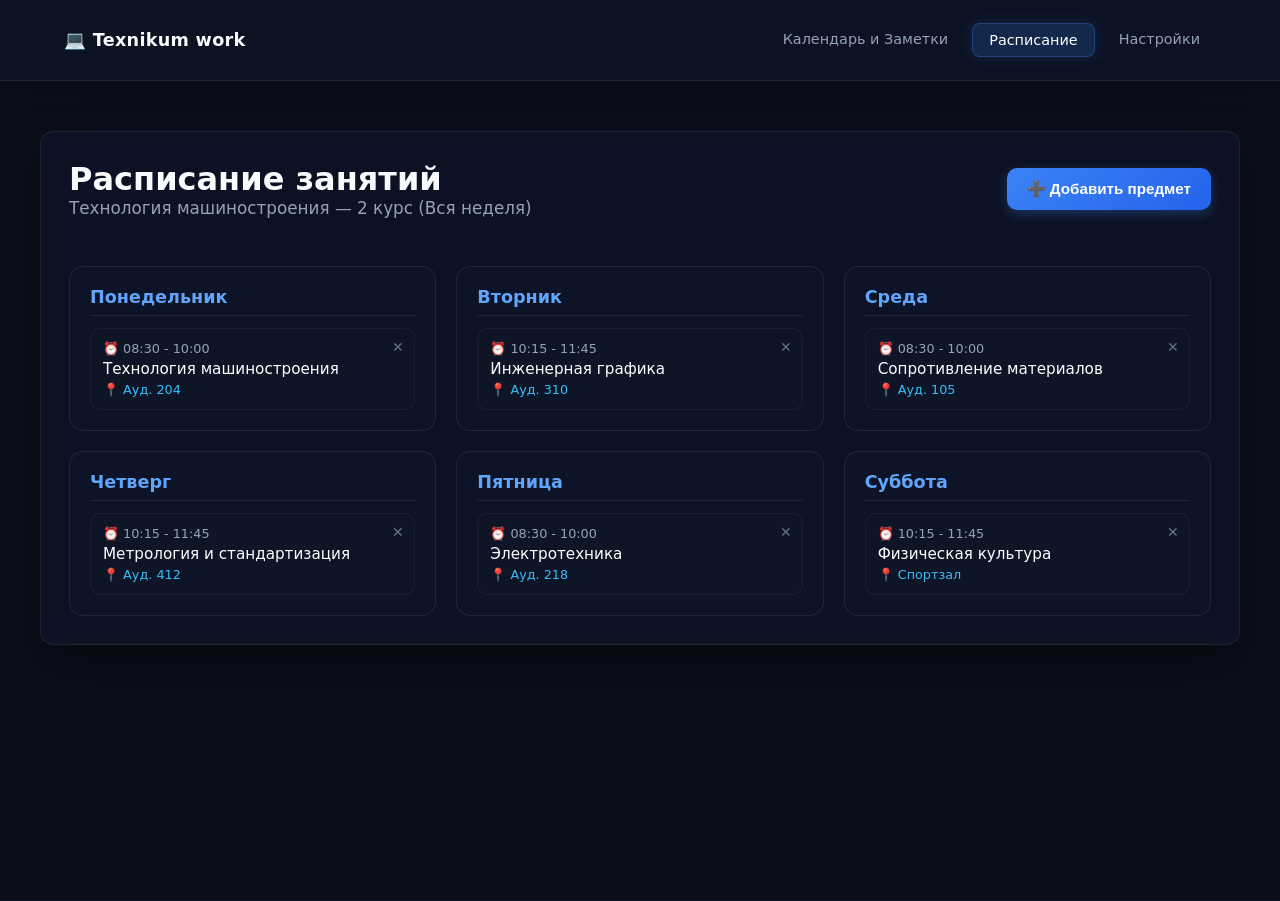
==== commit b319764f: "Update index.html" ====
--- a/index.html
+++ b/index.html
@@ -3,7 +3,7 @@
 <head>
     <meta charset="UTF-8">
     <meta name="viewport" content="width=device-width, initial-scale=1.0">
-    <title>Расписание — Органайзер</title>
+    <title>Расписание — Texnikum work</title>
     
     <link rel="stylesheet" href="./css/variables.css">
     <link rel="stylesheet" href="./css/global.css">
@@ -13,28 +13,79 @@
         body.font-neon { font-family: 'Courier New', Courier, monospace; letter-spacing: 0.5px; }
         body.font-retro { font-family: 'Lucida Console', Monaco, monospace; text-transform: uppercase; font-size: 0.9rem; }
 
-        body.glow-enabled.glow-blue .card-glass,
-        body.glow-enabled.glow-blue .schedule-day-card {
+        /* Стильная полупрозрачная шапка */
+        .site-header {
+            position: sticky;
+            top: 0;
+            z-index: 50;
+            background: rgba(15, 23, 42, 0.45) !important;
+            backdrop-filter: blur(12px);
+            -webkit-backdrop-filter: blur(12px);
+            border-bottom: 1px solid rgba(255, 255, 255, 0.08);
+            box-shadow: 0 4px 30px rgba(0, 0, 0, 0.3);
+        }
+        .header-container {
+            max-width: 1200px;
+            margin: 0 auto;
+            padding: 14px 24px;
+            display: flex;
+            justify-content: space-between;
+            align-items: center;
+        }
+        .logo {
+            font-size: 1.1rem;
+            font-weight: 700;
+            color: #f8fafc;
+            text-decoration: none;
+            display: flex;
+            align-items: center;
+            gap: 8px;
+            letter-spacing: 0.3px;
+        }
+        .nav-menu { display: flex; gap: 8px; }
+        .nav-menu a {
+            color: #94a3b8;
+            text-decoration: none;
+            padding: 8px 16px;
+            border-radius: 8px;
+            font-size: 0.9rem;
+            font-weight: 500;
+            transition: all 0.2s ease;
+        }
+        .nav-menu a:hover { color: #fff; background: rgba(255, 255, 255, 0.06); }
+        .nav-menu a.active {
+            color: #fff;
+            background: rgba(59, 130, 246, 0.2);
+            border: 1px solid rgba(59, 130, 246, 0.3);
+            box-shadow: 0 0 15px rgba(59, 130, 246, 0.2);
+        }
+
+        /* Применение динамического размытия панелей */
+        .card-glass, .schedule-day-card {
+            background: rgba(15, 23, 42, 0.55);
+            border: 1px solid rgba(255, 255, 255, 0.08);
+            border-radius: 14px;
+            backdrop-filter: blur(var(--card-blur, 10px));
+            -webkit-backdrop-filter: blur(var(--card-blur, 10px));
+        }
+
+        body.glow-enabled.glow-blue .card-glass, body.glow-enabled.glow-blue .schedule-day-card {
             border-color: rgba(96, 165, 250, 0.5);
             box-shadow: 0 0 25px rgba(59, 130, 246, 0.35), 0 20px 50px rgba(0, 0, 0, 0.4) !important;
         }
-        body.glow-enabled.glow-purple .card-glass,
-        body.glow-enabled.glow-purple .schedule-day-card {
+        body.glow-enabled.glow-purple .card-glass, body.glow-enabled.glow-purple .schedule-day-card {
             border-color: rgba(192, 132, 252, 0.5);
             box-shadow: 0 0 25px rgba(168, 85, 247, 0.35), 0 20px 50px rgba(0, 0, 0, 0.4) !important;
         }
-        body.glow-enabled.glow-green .card-glass,
-        body.glow-enabled.glow-green .schedule-day-card {
+        body.glow-enabled.glow-green .card-glass, body.glow-enabled.glow-green .schedule-day-card {
             border-color: rgba(74, 222, 128, 0.5);
             box-shadow: 0 0 25px rgba(34, 197, 94, 0.35), 0 20px 50px rgba(0, 0, 0, 0.4) !important;
         }
-        body.glow-enabled.glow-pink .card-glass,
-        body.glow-enabled.glow-pink .schedule-day-card {
+        body.glow-enabled.glow-pink .card-glass, body.glow-enabled.glow-pink .schedule-day-card {
             border-color: rgba(244, 114, 182, 0.5);
             box-shadow: 0 0 25px rgba(236, 72, 153, 0.35), 0 20px 50px rgba(0, 0, 0, 0.4) !important;
         }
-        body.glow-enabled.glow-custom .card-glass,
-        body.glow-enabled.glow-custom .schedule-day-card {
+        body.glow-enabled.glow-custom .card-glass, body.glow-enabled.glow-custom .schedule-day-card {
             border-color: var(--custom-glow-border, rgba(59, 130, 246, 0.5));
             box-shadow: 0 0 25px var(--custom-glow-shadow, rgba(59, 130, 246, 0.35)), 0 20px 50px rgba(0, 0, 0, 0.4) !important;
         }
@@ -60,23 +111,16 @@
             box-shadow: 0 4px 12px rgba(59, 130, 246, 0.3);
             transition: all 0.2s;
         }
-        .add-subject-btn:hover {
-            transform: translateY(-1px);
-            box-shadow: 0 6px 16px rgba(59, 130, 246, 0.4);
-        }
-
-        /* Сетка карточек по дням в строчку */
+        .add-subject-btn:hover { transform: translateY(-1px); box-shadow: 0 6px 16px rgba(59, 130, 246, 0.4); }
+
+        /* Карточки дней в строчку */
         .schedule-grid {
             display: grid;
             grid-template-columns: repeat(auto-fit, minmax(280px, 1fr));
             gap: 20px;
         }
         .schedule-day-card {
-            background: rgba(15, 23, 42, 0.55);
-            border: 1px solid rgba(255, 255, 255, 0.08);
-            border-radius: 14px;
             padding: 20px;
-            backdrop-filter: blur(10px);
             display: flex;
             flex-direction: column;
             gap: 12px;
@@ -87,9 +131,6 @@
             color: #60a5fa;
             border-bottom: 1px solid rgba(255, 255, 255, 0.08);
             padding-bottom: 8px;
-            display: flex;
-            justify-content: space-between;
-            align-items: center;
         }
         .lesson-item {
             background: rgba(15, 23, 42, 0.75);
@@ -101,19 +142,9 @@
             gap: 4px;
             position: relative;
         }
-        .lesson-time {
-            font-size: 0.8rem;
-            color: #94a3b8;
-        }
-        .lesson-name {
-            font-size: 0.95rem;
-            color: #fff;
-            font-weight: 500;
-        }
-        .lesson-room {
-            font-size: 0.8rem;
-            color: #38bdf8;
-        }
+        .lesson-time { font-size: 0.8rem; color: #94a3b8; }
+        .lesson-name { font-size: 0.95rem; color: #fff; font-weight: 500; }
+        .lesson-room { font-size: 0.8rem; color: #38bdf8; }
         .lesson-delete-btn {
             position: absolute;
             top: 10px;
@@ -125,100 +156,31 @@
             font-size: 0.85rem;
             transition: color 0.2s;
         }
-        .lesson-delete-btn:hover {
-            color: #ef4444;
-        }
-        .no-lessons {
-            font-size: 0.85rem;
-            color: #64748b;
-            font-style: italic;
-            text-align: center;
-            padding: 10px 0;
-        }
+        .lesson-delete-btn:hover { color: #ef4444; }
+        .no-lessons { font-size: 0.85rem; color: #64748b; font-style: italic; text-align: center; padding: 10px 0; }
 
         /* Модальное окно */
         .modal-overlay {
-            position: fixed;
-            inset: 0;
-            background: rgba(11, 15, 25, 0.75);
-            backdrop-filter: blur(8px);
-            display: none;
-            align-items: center;
-            justify-content: center;
-            z-index: 100;
-            opacity: 0;
-            transition: opacity 0.2s ease;
-        }
-        .modal-overlay.active {
-            display: flex;
-            opacity: 1;
-        }
+            position: fixed; inset: 0; background: rgba(11, 15, 25, 0.75);
+            backdrop-filter: blur(8px); display: none; align-items: center; justify-content: center; z-index: 100; opacity: 0; transition: opacity 0.2s ease;
+        }
+        .modal-overlay.active { display: flex; opacity: 1; }
         .modal-card {
-            background: rgba(15, 23, 42, 0.85);
-            border: 1px solid rgba(255, 255, 255, 0.12);
-            padding: 30px;
-            border-radius: 16px;
-            width: 100%;
-            max-width: 450px;
+            background: rgba(15, 23, 42, 0.9); border: 1px solid rgba(255, 255, 255, 0.12);
+            padding: 30px; border-radius: 16px; width: 100%; max-width: 450px;
             box-shadow: 0 20px 50px rgba(0, 0, 0, 0.6);
-            transform: scale(0.95);
-            transition: transform 0.2s ease;
-        }
-        .modal-overlay.active .modal-card {
-            transform: scale(1);
-        }
-        .modal-title {
-            font-size: 1.3rem;
-            color: #fff;
-            margin-bottom: 20px;
-        }
-        .modal-field {
-            margin-bottom: 15px;
-        }
-        .modal-field label {
-            display: block;
-            font-size: 0.85rem;
-            color: #94a3b8;
-            margin-bottom: 6px;
-        }
+        }
+        .modal-title { font-size: 1.3rem; color: #fff; margin-bottom: 20px; }
+        .modal-field { margin-bottom: 15px; }
+        .modal-field label { display: block; font-size: 0.85rem; color: #94a3b8; margin-bottom: 6px; }
         .modal-input, .modal-select {
-            width: 100%;
-            background: rgba(15, 23, 42, 0.9);
-            border: 1px solid rgba(255, 255, 255, 0.1);
-            color: #fff;
-            padding: 12px;
-            border-radius: 8px;
-            font-size: 0.95rem;
-            outline: none;
-        }
-        .modal-input:focus, .modal-select:focus {
-            border-color: #60a5fa;
-        }
-        .modal-actions {
-            display: flex;
-            gap: 10px;
-            margin-top: 25px;
-        }
-        .modal-btn-save {
-            flex: 1;
-            background: #3b82f6;
-            color: #fff;
-            border: none;
-            padding: 12px;
-            border-radius: 8px;
-            font-weight: 600;
-            cursor: pointer;
-        }
-        .modal-btn-cancel {
-            flex: 1;
-            background: rgba(255, 255, 255, 0.05);
-            color: #cbd5e1;
-            border: 1px solid rgba(255, 255, 255, 0.1);
-            padding: 12px;
-            border-radius: 8px;
-            font-weight: 600;
-            cursor: pointer;
-        }
+            width: 100%; background: rgba(15, 23, 42, 0.9); border: 1px solid rgba(255, 255, 255, 0.1);
+            color: #fff; padding: 12px; border-radius: 8px; font-size: 0.95rem; outline: none;
+        }
+        .modal-input:focus, .modal-select:focus { border-color: #60a5fa; }
+        .modal-actions { display: flex; gap: 10px; margin-top: 25px; }
+        .modal-btn-save { flex: 1; background: #3b82f6; color: #fff; border: none; padding: 12px; border-radius: 8px; font-weight: 600; cursor: pointer; }
+        .modal-btn-cancel { flex: 1; background: rgba(255, 255, 255, 0.05); color: #cbd5e1; border: 1px solid rgba(255, 255, 255, 0.1); padding: 12px; border-radius: 8px; font-weight: 600; cursor: pointer; }
     </style>
     <script>
         const savedOpacity = localStorage.getItem('appBgOpacity') ?? '0.85';
@@ -253,7 +215,7 @@
 
     <header class="site-header">
         <div class="header-container">
-            <a href="calendar.html" class="logo">📅 Органайзер</a>
+            <a href="calendar.html" class="logo">💻 Texnikum work</a>
             <nav class="nav-menu">
                 <a href="calendar.html">Календарь и Заметки</a>
                 <a href="index.html" class="active">Расписание</a>
@@ -263,7 +225,7 @@
     </header>
 
     <main class="site-main">
-        <section class="card-glass" style="max-width: 1200px;">
+        <section class="card-glass" style="max-width: 1200px; padding: 28px;">
             <div class="schedule-header-row">
                 <div>
                     <h1>Расписание занятий</h1>
@@ -272,18 +234,14 @@
                 <button class="add-subject-btn" id="openModalBtn">➕ Добавить предмет</button>
             </div>
             
-            <!-- Контейнер сетки дней недели в строчку -->
-            <div class="schedule-grid" id="scheduleGridContainer">
-                <!-- Карточки дней генерируются динамически -->
-            </div>
+            <div class="schedule-grid" id="scheduleGridContainer"></div>
         </section>
     </main>
 
-    <!-- Модальное окно добавления предмета -->
+    <!-- Модальное окно -->
     <div class="modal-overlay" id="subjectModal">
         <div class="modal-card">
             <h3 class="modal-title">Добавить новую пару</h3>
-            
             <div class="modal-field">
                 <label>День недели:</label>
                 <select id="modalDay" class="modal-select">
@@ -295,22 +253,18 @@
                     <option value="Суббота">Суббота</option>
                 </select>
             </div>
-
             <div class="modal-field">
                 <label>Время проведения:</label>
                 <input type="text" id="modalTime" class="modal-input" placeholder="Напр. 08:30 - 10:00">
             </div>
-
             <div class="modal-field">
                 <label>Название предмета:</label>
                 <input type="text" id="modalSubject" class="modal-input" placeholder="Напр. Технология машиностроения">
             </div>
-
             <div class="modal-field">
                 <label>Аудитория:</label>
                 <input type="text" id="modalRoom" class="modal-input" placeholder="Напр. Ауд. 204">
             </div>
-
             <div class="modal-actions">
                 <button class="modal-btn-cancel" id="closeModalBtn">Отмена</button>
                 <button class="modal-btn-save" id="saveSubjectBtn">Добавить</button>
@@ -344,28 +298,18 @@
 
         openModalBtn.addEventListener('click', () => subjectModal.classList.add('active'));
         closeModalBtn.addEventListener('click', () => subjectModal.classList.remove('active'));
-        
-        subjectModal.addEventListener('click', (e) => {
-            if (e.target === subjectModal) subjectModal.classList.remove('active');
-        });
+        subjectModal.addEventListener('click', (e) => { if (e.target === subjectModal) subjectModal.classList.remove('active'); });
 
         const daysOfWeek = ["Понедельник", "Вторник", "Среда", "Четверг", "Пятница", "Суббота"];
 
         function renderSchedule() {
             scheduleGridContainer.innerHTML = '';
-
             daysOfWeek.forEach(dayName => {
                 const card = document.createElement('div');
                 card.className = 'schedule-day-card';
-
-                const dayHeader = document.createElement('div');
-                dayHeader.className = 'day-title';
-                dayHeader.innerHTML = `<span>${dayName}</span>`;
-                card.appendChild(dayHeader);
-
-                // Фильтруем предметы для текущего дня
+                card.innerHTML = `<div class="day-title">${dayName}</div>`;
+
                 const dayLessons = scheduleData.filter(item => item.day === dayName);
-
                 if (dayLessons.length === 0) {
                     const emptyEl = document.createElement('div');
                     emptyEl.className = 'no-lessons';
@@ -373,21 +317,18 @@
                     card.appendChild(emptyEl);
                 } else {
                     dayLessons.forEach((lesson) => {
-                        // Находим реальный индекс предмета в глобальном массиве для удаления
                         const globalIndex = scheduleData.indexOf(lesson);
-
                         const lessonEl = document.createElement('div');
                         lessonEl.className = 'lesson-item';
                         lessonEl.innerHTML = `
                             <span class="lesson-time">⏰ ${lesson.time}</span>
                             <span class="lesson-name">${lesson.subject}</span>
                             <span class="lesson-room">📍 ${lesson.room}</span>
-                            <button class="lesson-delete-btn" onclick="deleteSubject(${globalIndex})" title="Удалить предмет">✕</button>
+                            <button class="lesson-delete-btn" onclick="deleteSubject(${globalIndex})" title="Удалить">✕</button>
                         `;
                         card.appendChild(lessonEl);
                     });
                 }
-
                 scheduleGridContainer.appendChild(card);
             });
         }
@@ -405,13 +346,12 @@
             const room = modalRoom.value.trim();
 
             if (!time || !subject) {
-                alert('Пожалуйста, укажите время и название предмета!');
+                alert('Укажите время и название предмета!');
                 return;
             }
 
             scheduleData.push({ day, time, subject, room: room || 'Не указана' });
             localStorage.setItem('userScheduleData', JSON.stringify(scheduleData));
-            
             renderSchedule();
             subjectModal.classList.remove('active');
 
